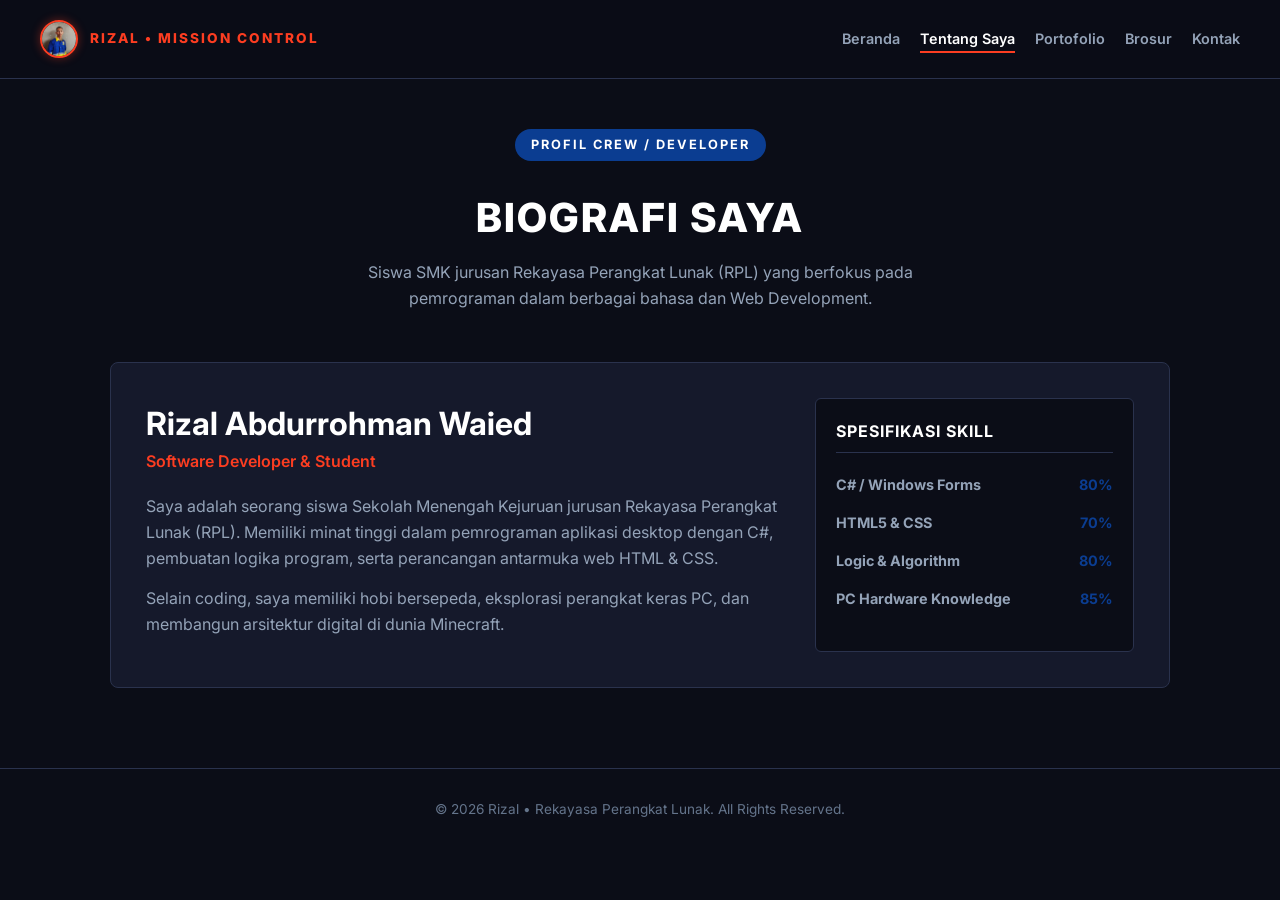
==== about.html @ 668b799f "Add files via upload" ====
<!DOCTYPE html>
<html lang="id">
<head>
    <meta charset="UTF-8">
    <meta name="viewport" content="width=device-width, initial-scale=1.0">
    <title>Tentang Saya | Mission Control</title>
    <link href="https://fonts.googleapis.com/css2?family=Inter:wght@400;600;800&display=swap" rel="stylesheet">
    <link rel="stylesheet" href="style.css">
</head>
<body class="nasa-theme">

    <nav class="nasa-nav">
        <div class="logo">
            <img src="../fotofoto/Rizal abdurrohman waied.jpeg" alt="Rizal Profile" class="nav-avatar">
            <span>RIZAL <span>• MISSION CONTROL</span></span>
        </div>
        
        <ul>
            <li><a href="index.html">Beranda</a></li>
            <li><a href="about.html" class="active">Tentang Saya</a></li>
            <li><a href="portfolio.html">Portofolio</a></li>
            <li><a href="brochure.html">Brosur</a></li>
            <li><a href="contact.html">Kontak</a></li>
        </ul>
    </nav>

    <main class="nasa-container">
        <div class="nasa-header">
            <span class="badge-mission">PROFIL CREW / DEVELOPER</span>
            <h1>BIOGRAFI SAYA</h1>
            <p>Siswa SMK jurusan Rekayasa Perangkat Lunak (RPL) yang berfokus pada pemrograman dalam berbagai bahasa dan Web Development.</p>
        </div>

        <div class="nasa-profile-box">
            <div class="profile-info">
                <h2>Rizal Abdurrohman Waied</h2>
                <span class="sub-title">Software Developer & Student</span>
                <p>Saya adalah seorang siswa Sekolah Menengah Kejuruan jurusan Rekayasa Perangkat Lunak (RPL). Memiliki minat tinggi dalam pemrograman aplikasi desktop dengan C#, pembuatan logika program, serta perancangan antarmuka web HTML & CSS.</p>
                <p>Selain coding, saya memiliki hobi bersepeda, eksplorasi perangkat keras PC, dan membangun arsitektur digital di dunia Minecraft.</p>
            </div>
            
            <div class="skills-box">
                <h3>SPESIFIKASI SKILL</h3>
                <ul>
                    <li><strong>C# / Windows Forms</strong> <span>80%</span></li>
                    <li><strong>HTML5 & CSS </strong> <span>70%</span></li>
                    <li><strong>Logic & Algorithm</strong> <span>80%</span></li>
                    <li><strong>PC Hardware Knowledge</strong> <span>85%</span></li>
                </ul>
            </div>
        </div>
    </main>

    <footer class="nasa-footer">
        <p>&copy; 2026 Rizal • Rekayasa Perangkat Lunak. All Rights Reserved.</p>
    </footer>

</body>
</html>
---- style.css ----
/*RESET & VARIABLE GLOBAL NASA TECH*/
* {
    box-sizing: border-box;
    margin: 0;
    padding: 0;
}

:root {
    --nasa-blue: #0b3d91;
    --nasa-red: #fc3d21;
    --nasa-dark: #0b0d17;
    --nasa-card-bg: #15192b;
    --nasa-text: #f1f5f9;
    --nasa-muted: #94a3b8;
    --nasa-border: #2a324d;
}

body.nasa-theme {
    background-color: var(--nasa-dark);
    color: var(--nasa-text);
    font-family: 'Inter', sans-serif;
    line-height: 1.6;
    min-height: 100vh;
}

/*NAVBAR GLOBAL*/
.nasa-nav {
    display: flex;
    justify-content: space-between;
    align-items: center;
    padding: 20px 40px;
    background-color: rgba(11, 13, 23, 0.95);
    border-bottom: 1px solid var(--nasa-border);
    position: sticky;
    top: 0;
    z-index: 1000;
    backdrop-filter: blur(10px);
}

.nasa-nav .logo {
    display: flex;
    align-items: center;
    gap: 12px;
    font-weight: 800;
    font-size: 1.2rem;
    letter-spacing: 2px;
    color: #ffffff;
}

.nav-avatar {
    width: 38px;
    height: 38px;
    border-radius: 50%;
    object-fit: cover;
    border: 2px solid var(--nasa-red); 
    box-shadow: 0 0 10px rgba(252, 61, 33, 0.4); 
    transition: transform 0.3s ease, box-shadow 0.3s ease;
}

.nasa-nav .logo:hover .nav-avatar {
    transform: scale(1.1);
    border-color: #ffffff;
    box-shadow: 0 0 15px rgba(11, 61, 145, 0.8);
}

.nasa-nav .logo span {
    color: var(--nasa-red);
    font-size: 0.85rem;
}

.nasa-nav ul {
    list-style: none;
    display: flex;
    gap: 20px;
}

.nasa-nav a {
    color: var(--nasa-muted);
    text-decoration: none;
    font-weight: 600;
    font-size: 0.9rem;
    transition: 0.3s;
}

.nasa-nav a:hover, 
.nasa-nav a.active {
    color: #ffffff;
}

.nasa-nav a.active {
    border-bottom: 2px solid var(--nasa-red);
    padding-bottom: 4px;
}

/*BANNER (UNTUK INDEX)*/
.hero-nasa {
    background: linear-gradient(rgba(11, 13, 23, 0.85), rgba(11, 13, 23, 0.98)), 
                url('../fotofoto/bacgraundIndex.jpg') center/cover no-repeat;
    padding: 100px 20px;
    text-align: center;
    border-bottom: 3px solid var(--nasa-red);
}

.badge-mission {
    display: inline-block;
    background-color: var(--nasa-blue);
    color: #fff;
    padding: 6px 16px;
    border-radius: 20px;
    font-size: 0.8rem;
    letter-spacing: 2px;
    font-weight: bold;
    margin-bottom: 15px;
    text-transform: uppercase;
}

.hero-nasa h1 {
    font-size: 2.8rem;
    font-weight: 800;
    letter-spacing: 2px;
    margin-bottom: 15px;
    color: #ffffff;
}

.hero-nasa p {
    color: var(--nasa-muted);
    max-width: 600px;
    margin: 0 auto 30px auto;
}

.btn-nasa {
    display: inline-block;
    background-color: var(--nasa-red);
    color: #fff;
    padding: 12px 30px;
    text-decoration: none;
    font-weight: bold;
    border-radius: 4px;
    text-transform: uppercase;
    letter-spacing: 1px;
    transition: 0.3s;
}

.btn-nasa:hover {
    background-color: #d92b13;
    box-shadow: 0 0 20px rgba(252, 61, 33, 0.6);
}

/*CONTAINER & HEADER HALAMAN*/
.nasa-container {
    max-width: 1100px;
    margin: 50px auto;
    padding: 0 20px;
}

.nasa-header {
    text-align: center;
    margin-bottom: 50px;
}

.nasa-header h1 {
    font-size: 2.5rem;
    font-weight: 800;
    color: #ffffff;
    margin: 10px 0;
    letter-spacing: 2px;
}

.nasa-header p {
    color: var(--nasa-muted);
    max-width: 600px;
    margin: 0 auto;
}

.nasa-section-title {
    font-size: 1.25rem;
    letter-spacing: 2px;
    color: var(--nasa-red);
    border-bottom: 1px solid var(--nasa-border);
    padding-bottom: 10px;
    margin-bottom: 30px;
}

/*GRID CARDS & PORTOFOLIO*/
.nasa-grid {
    display: grid;
    grid-template-columns: repeat(auto-fit, minmax(280px, 1fr));
    gap: 25px;
}

.nasa-card {
    background-color: var(--nasa-card-bg);
    border: 1px solid var(--nasa-border);
    border-radius: 8px;
    padding: 20px;
    transition: transform 0.3s, border-color 0.3s;
}

.nasa-card:hover {
    transform: translateY(-5px);
    border-color: var(--nasa-blue);
}

.nasa-card .img-wrapper {
    width: 100%;
    height: 180px;
    overflow: hidden;
    border-radius: 6px;
    margin-bottom: 15px;
    background-color: var(--nasa-dark);
}

.nasa-card .img-wrapper img {
    width: 100%;
    height: 100%;
    object-fit: cover;
    transition: transform 0.4s;
}

.nasa-card:hover .img-wrapper img {
    transform: scale(1.05);
}

.nasa-card h3 {
    color: #ffffff;
    margin-bottom: 8px;
}

.nasa-card p {
    color: var(--nasa-muted);
    font-size: 0.9rem;
}

/*TENTANG SAYA (PROFIL & SKILLS)*/
.nasa-profile-box {
    display: grid;
    grid-template-columns: 2fr 1fr;
    gap: 30px;
    background-color: var(--nasa-card-bg);
    border: 1px solid var(--nasa-border);
    border-radius: 8px;
    padding: 35px;
}

.profile-info h2 {
    font-size: 2rem;
    color: #ffffff;
}

.profile-info .sub-title {
    display: inline-block;
    color: var(--nasa-red);
    font-weight: 600;
    margin-bottom: 20px;
}

.profile-info p {
    color: var(--nasa-muted);
    margin-bottom: 15px;
}

.skills-box {
    background-color: var(--nasa-dark);
    padding: 20px;
    border-radius: 6px;
    border: 1px solid var(--nasa-border);
}

.skills-box h3 {
    font-size: 1rem;
    letter-spacing: 1px;
    color: #fff;
    margin-bottom: 20px;
    border-bottom: 1px solid var(--nasa-border);
    padding-bottom: 8px;
}

.skills-box ul {
    list-style: none;
}

.skills-box li {
    display: flex;
    justify-content: space-between;
    color: var(--nasa-muted);
    margin-bottom: 15px;
    font-size: 0.9rem;
}

.skills-box li span {
    color: var(--nasa-blue);
    font-weight: bold;
}

/*BROSUR & KONTAK NASA STYLE*/
.nasa-brochure-box {
    display: grid;
    grid-template-columns: 1fr 300px 1fr;
    gap: 25px;
    background-color: var(--nasa-card-bg);
    border: 1px solid var(--nasa-border);
    padding: 30px;
    border-radius: 8px;
}

.nasa-brochure-col h4 {
    color: var(--nasa-red);
    font-size: 1.1rem;
    margin-bottom: 10px;
}

.nasa-brochure-col p {
    color: var(--nasa-muted);
    font-size: 0.9rem;
    line-height: 1.7;
}

.nasa-brochure-img img {
    width: 100%;
    border-radius: 6px;
    border: 1px solid var(--nasa-border);
}

.social-links-wrapper {
    display: flex;
    justify-content: center;
    gap: 20px;
    margin-top: 30px;
}

.social-btn {
    display: inline-block;
    background-color: var(--nasa-card-bg);
    border: 1px solid var(--nasa-blue);
    color: #fff;
    padding: 12px 28px;
    border-radius: 4px;
    text-decoration: none;
    font-weight: bold;
    transition: 0.3s;
}

.social-btn:hover {
    background-color: var(--nasa-blue);
    box-shadow: 0 0 15px rgba(11, 61, 145, 0.6);
}

/*BAWAH*/
.nasa-footer {
    text-align: center;
    padding: 30px 20px;
    border-top: 1px solid var(--nasa-border);
    margin-top: 80px;
    color: #64748b;
    font-size: 0.85rem;
}

/* Responsive Mobile */
@media (max-width: 768px) {
    .nasa-nav { flex-direction: column; gap: 15px; }
    .nasa-profile-box { grid-template-columns: 1fr; }
    .nasa-brochure-box { grid-template-columns: 1fr; }
}
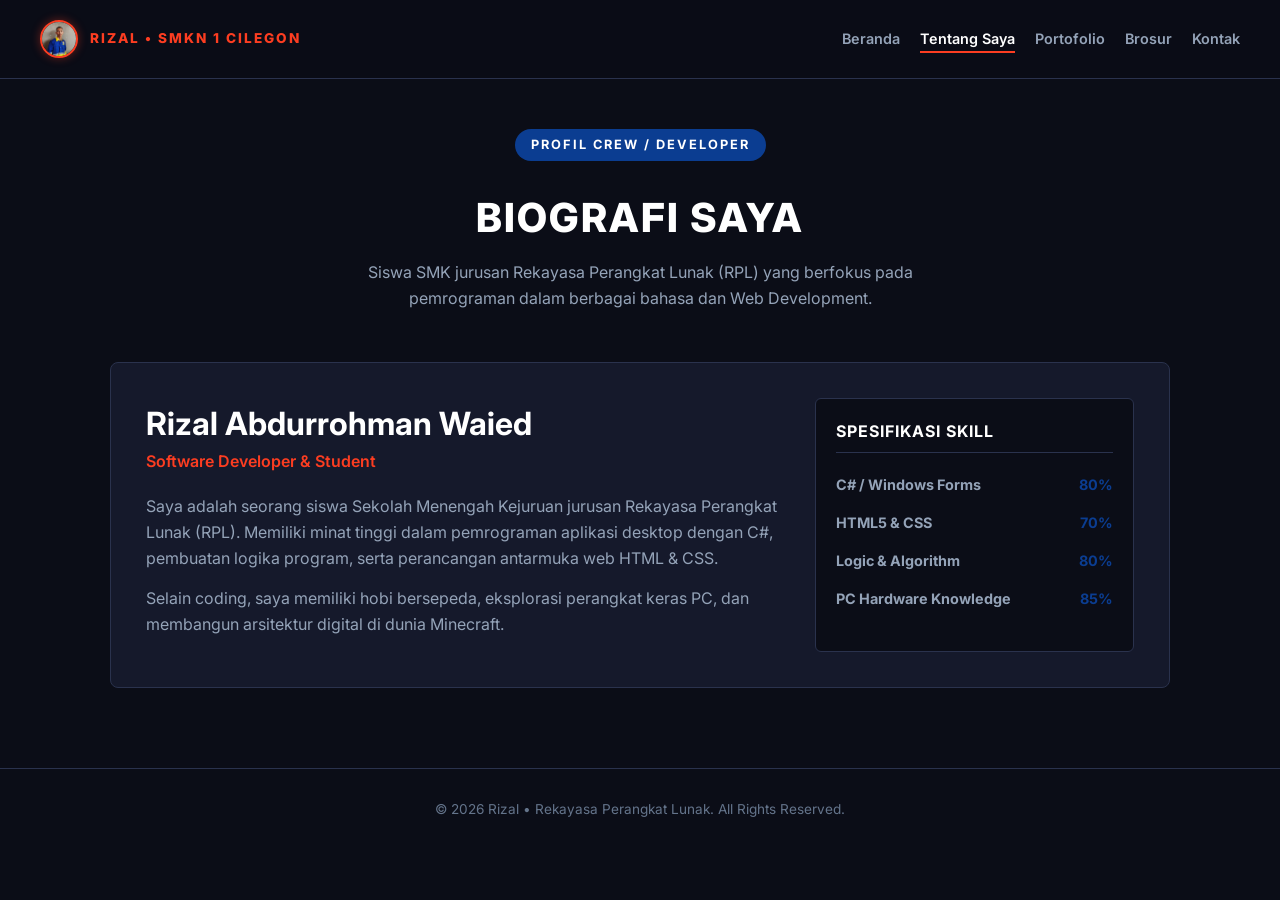
==== commit e78c16a8: "Update about.html" ====
--- a/about.html
+++ b/about.html
@@ -3,16 +3,26 @@
 <head>
     <meta charset="UTF-8">
     <meta name="viewport" content="width=device-width, initial-scale=1.0">
-    <title>Tentang Saya | Mission Control</title>
+    <title>Tentang Saya | SMKN 1 CILEGON</title>
     <link href="https://fonts.googleapis.com/css2?family=Inter:wght@400;600;800&display=swap" rel="stylesheet">
     <link rel="stylesheet" href="style.css">
+
+        <!-- Google tag (gtag.js) -->
+<script async src="https://www.googletagmanager.com/gtag/js?id=G-RXQMWEZVZ1"></script>
+<script>
+  window.dataLayer = window.dataLayer || [];
+  function gtag(){dataLayer.push(arguments);}
+  gtag('js', new Date());
+
+  gtag('config', 'G-RXQMWEZVZ1');
+</script>
 </head>
 <body class="nasa-theme">
 
     <nav class="nasa-nav">
         <div class="logo">
-            <img src="../fotofoto/Rizal abdurrohman waied.jpeg" alt="Rizal Profile" class="nav-avatar">
-            <span>RIZAL <span>• MISSION CONTROL</span></span>
+            <img src="fotofoto/Rizal abdurrohman waied.jpeg" alt="Rizal Profile" class="nav-avatar">
+            <span>RIZAL <span>• SMKN 1 CILEGON</span></span>
         </div>
         
         <ul>
@@ -56,4 +66,4 @@
     </footer>
 
 </body>
-</html>+</html>
